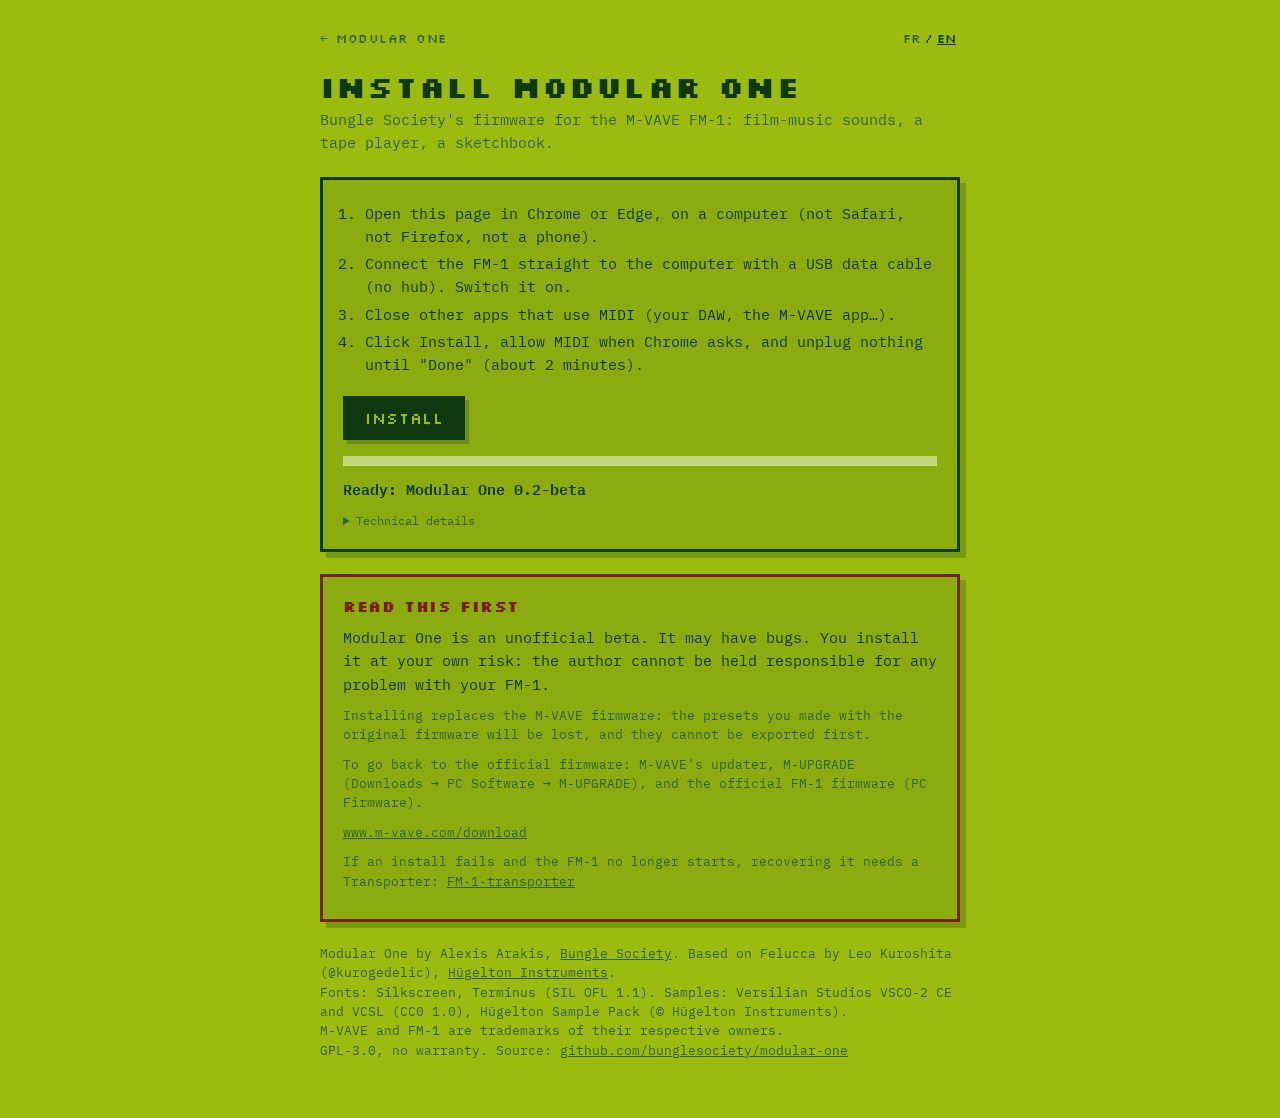
==== docs/install/index.html @ da337e0f "Modular One 0.2 beta" ====
<!doctype html>
<!-- SPDX-License-Identifier: GPL-3.0-only
     Copyright (C) 2026 Leo Kuroshita (@kurogedelic), Hügelton Instruments (the installer, Felucca's index_pkg.html)
     Copyright (C) 2026 Alexis Arakis (Bungle Society) (Modular One)
     The web installer of Modular One: web/make_m1_site.py puts fm1pkg.js, fm1ota.js (the LIB mark) and the
     package's metadata (the META mark) in it. Chrome or Edge (Web MIDI with SysEx). -->
<html lang="fr">
<head>
<meta charset="utf-8">
<meta name="viewport" content="width=device-width, initial-scale=1">
<title>Installer Modular One</title>
<link rel="preconnect" href="https://fonts.googleapis.com">
<link rel="stylesheet" href="https://fonts.googleapis.com/css2?family=Silkscreen:wght@400;700&family=IBM+Plex+Mono:wght@400;600&display=swap">
<style>
  :root { --bg: #9bbc0f; --panel: #8bac0f; --dim: #306230; --ink: #0f380f; --paper: #c4d77a; --warn: #7a1f12; --shadow: rgba(15, 56, 15, .25); }
  @media (prefers-color-scheme: dark) {
    :root:not([data-theme="light"]) { --bg: #0f1a0b; --panel: #1b2a12; --dim: #6f9a3a; --ink: #c8e46a; --paper: #22341a; --warn: #ff8a6a; --shadow: rgba(0,0,0,.4); }
  }
  :root[data-theme="dark"] { --bg: #0f1a0b; --panel: #1b2a12; --dim: #6f9a3a; --ink: #c8e46a; --paper: #22341a; --warn: #ff8a6a; --shadow: rgba(0,0,0,.4); }
  * { box-sizing: border-box; }
  html, body { margin: 0; background: var(--bg); color: var(--ink); }
  body { font: 15px/1.55 "IBM Plex Mono", ui-monospace, Menlo, monospace; padding: 0 16px 48px; }
  .px { font-family: "Silkscreen", "IBM Plex Mono", monospace; letter-spacing: .04em; }
  main { max-width: 640px; margin: 0 auto; padding-top: 28px; }
  .top { display: flex; justify-content: space-between; align-items: center; gap: 12px; }
  .top a { color: var(--dim); text-decoration: none; font-size: 13px; }
  .lang { font-family: "Silkscreen", monospace; font-size: 12px; }
  .lang a { color: var(--dim); cursor: pointer; padding: 2px 4px; text-decoration: none; }
  .lang a.on { color: var(--ink); text-decoration: underline; }
  h1 { font-size: 30px; line-height: 1.05; margin: 22px 0 6px; }
  .tag { color: var(--dim); margin: 0 0 22px; }
  .box { background: var(--panel); border: 3px solid var(--ink); box-shadow: 6px 6px 0 var(--shadow); padding: 18px 20px; margin-bottom: 22px; }
  ol.steps { margin: 0; padding-left: 22px; }
  ol.steps li { margin: 4px 0; }
  button { font-family: "Silkscreen", monospace; font-size: 16px; letter-spacing: .04em; background: var(--ink); color: var(--bg);
           border: 0; padding: 12px 22px; cursor: pointer; box-shadow: 4px 4px 0 var(--shadow); margin-top: 16px; }
  button:active { transform: translate(2px, 2px); box-shadow: 2px 2px 0 var(--shadow); }
  button:disabled { opacity: .35; cursor: default; transform: none; }
  .bar { height: 10px; background: var(--paper); margin-top: 16px; }
  .bar i { display: block; height: 100%; width: 0; background: var(--ink); transition: width .2s; }
  #status { margin-top: 12px; min-height: 1.6em; font-weight: 600; }
  details { margin-top: 10px; font-size: 12px; color: var(--dim); }
  pre { white-space: pre-wrap; font-size: 11.5px; margin: 6px 0 0; max-height: 180px; overflow: auto; }
  .after { display: none; }
  .after.on { display: block; }
  .warn { border-color: var(--warn); }
  .warn h2 { color: var(--warn); }
  h2 { font-size: 15px; margin: 0 0 8px; }
  .small { font-size: 12.5px; color: var(--dim); }
  .small a, .box a { color: inherit; }
  p { margin: 0 0 10px; }
</style>
</head>
<body>
<main>
  <div class="top"><a href="../" class="px">← MODULAR ONE</a><div class="lang"><a data-lang="fr">FR</a>/<a data-lang="en">EN</a></div></div>
  <h1 class="px" data-t="title"></h1>
  <p class="tag" data-t="tag"></p>

  <div class="box">
    <ol class="steps">
      <li data-t="s1"></li>
      <li data-t="s2"></li>
      <li data-t="s3"></li>
      <li data-t="s4"></li>
    </ol>
    <button id="go" disabled data-t="install"></button>
    <div class="bar"><i id="bar"></i></div>
    <p id="status"></p>
    <details><summary data-t="details"></summary><pre id="log"></pre></details>
  </div>

  <div class="box after" id="after">
    <h2 class="px" data-t="nextTitle"></h2>
    <p data-t="next1"></p>
    <p><a href="../carnet/" data-t="next2"></a></p>
    <p><a href="https://github.com/bunglesociety/modular-one/blob/main/docs/GUIDE_FR.md" target="_blank" rel="noopener" data-t="next3"></a></p>
  </div>

  <div class="box warn">
    <h2 class="px" data-t="riskTitle"></h2>
    <p data-t="beta"></p>
    <p class="small" data-t="presets"></p>
    <p class="small" data-t="back"></p>
    <p class="small"><a href="https://www.m-vave.com/download" target="_blank" rel="noopener">www.m-vave.com/download</a></p>
    <p class="small"><span data-t="brick"></span>
      <a href="https://github.com/kurogedelic/FM-1-transporter" target="_blank" rel="noopener">FM-1-transporter</a></p>
  </div>

  <p class="small">Modular One by Alexis Arakis, <a href="https://bunglesociety.com" target="_blank" rel="noopener">Bungle Society</a>.
    <span data-t="based"></span> Felucca by Leo Kuroshita (@kurogedelic), <a href="https://hugelton.com" target="_blank" rel="noopener">Hügelton Instruments</a>.<br>
    Fonts: Silkscreen, Terminus (SIL OFL 1.1). Samples: Versilian Studios VSCO-2 CE and VCSL (CC0 1.0), Hügelton Sample Pack (© Hügelton Instruments).<br>
    M-VAVE and FM-1 are trademarks of their respective owners.<br>
    <span data-t="license"></span> <a href="https://github.com/bunglesociety/modular-one" target="_blank" rel="noopener">github.com/bunglesociety/modular-one</a></p>
</main>
<script type="module">
// SPDX-License-Identifier: GPL-3.0-only
// Copyright (C) 2026 Leo Kuroshita (@kurogedelic), Hügelton Instruments
//
// FM-1 .fwsc packages in the browser: the package identity and the image the
// device reads during an update.

const BLOCKS = 20, BLK = 0x30, KEEP = 0x2F;

// the package identity ("FM-1_904"): one marker byte after each of the first 20 blocks
function productOf(fwsc) {
  if (fwsc.length < BLOCKS * BLK) throw new Error("not an FM-1 package (too short)");
  let s = "";
  for (let i = 0; i < BLOCKS; i++) {
    const m = fwsc[i * BLK + KEEP];
    if (m !== 0x7D) s += String.fromCharCode((m - i - 1) & 0xFF);
  }
  return s;
}

// the image the device addresses during an update: the .fwsc without the 20 marker bytes
function logicalImage(fwsc) {
  const out = new Uint8Array(fwsc.length - BLOCKS);
  for (let i = 0; i < BLOCKS; i++) out.set(fwsc.subarray(i * BLK, i * BLK + KEEP), i * KEEP);
  out.set(fwsc.subarray(BLOCKS * BLK), BLOCKS * KEEP);
  return out;
}

// SPDX-License-Identifier: GPL-3.0-only
// Copyright (C) 2026 Leo Kuroshita (@kurogedelic), Hügelton Instruments
//
// The FM-1 USB-MIDI update protocol (M-UPGRADE compatible) over WebMIDI.
// Step 1: the running firmware reads parts of the package and stages the update
// loader. Step 2: the loader reads the whole image and writes it. In both steps
// the device sends cmd 0x30 read requests on the logical image and we answer.

const HS_QUERY = [0xF0, 0x00, 0x32, 0x45, 0x00, 0x00, 0x00, 0x40, 0x7F, 0xF7];
const UPGRADE = [0xF0, 0x22, 0x24, 0x35, 0x7F, 0xF7];
const MAXDATA = 512;
const sleep = (ms) => new Promise((r) => setTimeout(r, ms));
const IS_OTA = (id) => /^ota-/i.test(id.model);

// errors carry a code the pages translate: notfound, model, stopped, noloader, lost, noreturn,
// mismatch (detail: the identity the device reports), badreq
function fail(code, msg, detail = "") { const e = new Error(msg); e.code = code; e.detail = detail; return e; }

function pack7(data) {
  const out = []; let acc = 0, nb = 0;
  for (const b of data) {
    acc |= b << nb; nb += 8;
    while (nb >= 7) { out.push(acc & 0x7F); acc >>>= 7; nb -= 7; }
  }
  if (nb) out.push(acc & 0x7F);
  return out;
}

function unpack7(s) {
  const out = []; let acc = 0, nb = 0;
  for (const b of s) {
    acc |= (b & 0x7F) << nb; nb += 7;
    while (nb >= 8) { out.push(acc & 0xFF); acc >>>= 8; nb -= 8; }
  }
  return out;
}

function response(addr, data, fl = 0) {
  const len = data.length;
  const body = [0x00, 0x59, 0x30, (len + 8) & 0xFF, ((len + 8) >> 8) & 0xFF, 0, fl,
    addr & 0xFF, (addr >>> 8) & 0xFF, (addr >>> 16) & 0xFF, (addr >>> 24) & 0xFF,
    len & 0xFF, (len >> 8) & 0xFF, 0, ...data];
  let s = 0;
  for (let i = 6; i < body.length; i++) s += body[i];
  body.push(~s & 0xFF);
  return [0xF0, ...pack7(body), 0xF7];
}

function parseRequest(pkt) {
  if (pkt[0] !== 0xF0 || pkt[pkt.length - 1] !== 0xF7) return null;
  const u = unpack7(pkt.slice(1, -1));
  if (u.length !== 15 || u[0] !== 0 || u[1] !== 0x59 || u[2] !== 0x30) return null;
  let s = 0;
  for (let i = 6; i < 14; i++) s += u[i];
  if ((~s & 0xFF) !== u[14]) return null;
  return { fl: u[6], addr: (u[7] | (u[8] << 8) | (u[9] << 16) | (u[10] << 24)) >>> 0, len: u[11] | (u[12] << 8) | (u[13] << 16) };
}

function parseIdentity(pkt) {
  const d = unpack7(pkt.slice(1, -1));
  if (d.length !== 34 || d[0] !== 0 || d[1] !== 0x59 || d[2] !== 0x11) return null;
  const txt = String.fromCharCode(...d.slice(6, 33)).replace(/\0+$/, "");
  const m = /^([^_]+)_(\d+)$/.exec(txt);
  return m ? { text: txt, model: m[1], version: parseInt(m[2], 10) } : null;
}

// one MIDI in/out pair with a SysEx queue
class Link {
  constructor(input, output) {
    this.input = input; this.output = output; this.q = []; this.waiter = null;
    input.onmidimessage = (ev) => {
      if (ev.data[0] !== 0xF0) return;
      this.q.push(Array.from(ev.data));
      if (this.waiter) { const w = this.waiter; this.waiter = null; w(); }
    };
  }
  get lost() { return this.input.state === "disconnected" || this.output.state === "disconnected"; }
  // false when the port is gone (unplugged): WebMIDI throws on a disconnected output
  send(bytes) {
    try { this.output.send(bytes); return true; } catch (_) { return false; }
  }
  drain() { this.q.length = 0; }
  async read(ms) {
    if (!this.q.length) {
      let tm;
      await Promise.race([new Promise((r) => { this.waiter = r; }), new Promise((r) => { tm = setTimeout(r, ms); })]);
      clearTimeout(tm);
      this.waiter = null;
    }
    return this.q.shift() || null;
  }
  close() { this.input.onmidimessage = null; }
}

async function handshake(link, tries = 3) {
  link.drain();
  for (let t = 0; t < tries; t++) {
    if (!link.send(HS_QUERY)) return null;
    const end = Date.now() + 1000;
    while (Date.now() < end) {
      const p = await link.read(end - Date.now());
      if (!p) break;
      const id = parseIdentity(p);
      if (id) return id;
    }
  }
  return null;
}

class Updater {
  constructor(access, log) {
    this.access = access;
    this.log = log || (() => {});
  }

  // every in/out pair with the same port name that answers the handshake
  async find(filter) {
    const outs = [...this.access.outputs.values()];
    for (const input of this.access.inputs.values()) {
      if (input.state === "disconnected") continue;
      if (!/fm-?1|felucca|ota|composite|sinco|usb-midi/i.test(input.name || "")) continue;   // never probe other gear
      const output = outs.find((o) => o.name === input.name) || (outs.length === 1 ? outs[0] : null);
      if (!output) continue;
      try { await input.open(); await output.open(); } catch (_) { continue; }
      const link = new Link(input, output);
      const id = await handshake(link, 2);
      if (id && (!filter || filter(id))) return { link, id, name: input.name };
      link.close();
    }
    return null;
  }

  async waitFor(filter, ms) {
    const end = Date.now() + ms;
    while (Date.now() < end) {
      const dev = await this.find(filter);
      if (dev) return dev;
      await sleep(1000);
    }
    return null;
  }

  // serve read requests until the device asks for one of the finish addresses; stops early
  // when the port disappears (lost: true) instead of waiting out idleMs
  async serve(link, image, finishAddr, idleMs, onProgress) {
    let served = 0, last = Date.now();
    for (;;) {
      const pkt = await link.read(1000);
      if (!pkt) {
        if (link.lost) return { served, finished: false, lost: true };
        if (Date.now() - last > idleMs) return { served, finished: false };
        continue;
      }
      const r = parseRequest(pkt);
      if (!r) continue;
      last = Date.now();
      if (r.addr === 0xE0000000 || r.addr === 0xF0000000) {
        link.send(response(r.addr, [...new TextEncoder().encode("success"), 0]));
        if (r.addr === finishAddr) return { served, finished: true };
        continue;
      }
      if (r.len > MAXDATA || r.addr + r.len > image.length) throw fail("badreq", `bad request ${r.addr.toString(16)}+${r.len}`);
      await sleep(10);
      if (!link.send(response(r.addr, Array.from(image.subarray(r.addr, r.addr + r.len)), r.fl))) {
        return { served, finished: false, lost: true };
      }
      served++;
      if (onProgress) onProgress(served, r.addr);
    }
  }

  // full install: running firmware -> loader -> new firmware
  async install(image, product, onStep) {
    const step = onStep || (() => {});
    const dev = await this.find((id) => !IS_OTA(id));
    if (!dev) throw fail("notfound", "FM-1 not found (USB cable, and no other app using it?)");
    const [model] = product.split("_");
    if (dev.id.model !== model) { dev.link.close(); throw fail("model", `the device is ${dev.id.text}, the package is for ${product}`); }
    step("start", dev.id.text);
    dev.link.send(UPGRADE);
    await sleep(2000);
    const s1 = await this.serve(dev.link, image, 0xE0000000, 8000, (n) => step("verify", n));
    dev.link.close();
    if (!s1.finished) throw fail(s1.lost ? "lost" : "stopped", `the device ${s1.lost ? "was disconnected" : "stopped"} after ${s1.served} requests: nothing was written`);
    step("loader");
    await sleep(3000);
    const ota = await this.waitFor(IS_OTA, 30000);
    if (!ota) throw fail("noloader", "the update loader did not appear. Replug the USB cable and press Install again: the device stays in update mode until it is finished.");
    const s2 = await this.write(ota, image, step);
    if (!s2.finished) throw fail(s2.lost ? "lost" : "stopped", `the loader ${s2.lost ? "was disconnected" : "stopped"} after ${s2.served} requests. Replug and press Install again to resume.`);
    step("reboot");
    await sleep(3000);
    const back = await this.waitFor((id) => !IS_OTA(id), 40000);
    if (!back) throw fail("noreturn", "the device did not come back: power-cycle it");
    back.link.close();
    if (back.id.text !== product) throw fail("mismatch", `installed, but the device reports ${back.id.text}`, back.id.text);
    step("done", back.id.text);
    return back.id.text;
  }

  // step 2 with the loader found by find()/waitFor()
  async write(ota, image, step) {
    ota.link.send(UPGRADE);
    await sleep(2000);
    const s2 = await this.serve(ota.link, image, 0xF0000000, 180000, (n) => step("write", n));
    ota.link.close();
    return s2;
  }

  // resume: the device is already in update mode (loader) -> true when the write finished
  async resume(image, onStep) {
    const ota = await this.find(IS_OTA);
    if (!ota) return false;
    return (await this.write(ota, image, onStep || (() => {}))).finished;
  }
}

const $ = (id) => document.getElementById(id);
const TEXT = {
  fr: {
    title: "Installer Modular One", tag: "Le firmware de Bungle Society pour le M-VAVE FM-1 : sons de musique de film, magnéto, carnet de croquis.",
    s1: "Ouvre cette page dans Chrome ou Edge, sur un ordinateur (pas Safari, pas Firefox, pas de téléphone).",
    s2: "Branche le FM-1 directement à l'ordinateur avec un câble USB de données (pas de hub). Allume-le.",
    s3: "Ferme les autres logiciels qui utilisent le MIDI (ton logiciel de musique, l'app M-VAVE…).",
    s4: "Clique Installer, autorise le MIDI quand Chrome le demande, et ne débranche rien jusqu'à « Terminé » (environ 2 minutes).",
    install: "Installer", details: "Détails techniques",
    nextTitle: "Et maintenant ?",
    next1: "Le FM-1 redémarre sur Modular One. Joue, puis maintiens REC pour garder ta dernière phrase dans le carnet. OCT- et OCT+ maintenus ensemble 1 seconde lancent le magnéto.",
    next2: "Ouvrir le Carnet : envoie tes fichiers MIDI au FM-1 et récupère tes croquis →",
    next3: "Lire le guide complet →",
    riskTitle: "À lire avant",
    beta: "Modular One est une version bêta, non officielle. Elle peut avoir des bugs. Tu l'installes à tes risques : l'auteur ne peut pas être tenu responsable d'un problème sur ton FM-1.",
    presets: "L'installation remplace le firmware M-VAVE : les presets que tu as faits avec le firmware d'origine seront perdus, et on ne peut pas les exporter avant.",
    back: "Pour revenir au firmware officiel : l'outil de mise à jour M-VAVE, M-UPGRADE (Downloads → PC Software → M-UPGRADE), et le firmware officiel du FM-1 (PC Firmware).",
    brick: "Si une installation échoue et que le FM-1 ne démarre plus, il faut un Transporter pour le récupérer :",
    based: "Basé sur", license: "GPL-3.0, sans garantie. Code source :",
    nomidi: "Ce navigateur ne peut pas le faire. Ouvre la page dans Chrome ou Edge.", loadfail: "Impossible de charger : ",
    ready: "Prêt : Modular One ", start: "Démarrage", verify: "Vérification", loader: "Passage en mode mise à jour", write: "Écriture",
    reboot: "Redémarrage", done: "Terminé ! Modular One est installé.", stopped: "Arrêté. Rebranche le câble USB et clique encore sur Installer.",
    error: "Erreur : ",
    denied: "Le MIDI (SysEx) n'a pas été autorisé. Autorise le MIDI dans les réglages du site (à gauche de l'adresse) et clique encore sur Installer.",
    notfound: "FM-1 introuvable. Vérifie le câble USB (un câble de données), ferme les autres apps MIDI, et clique encore sur Installer.",
    model: "L'appareil branché n'est pas un FM-1.",
    lost: "La connexion USB a été perdue. Rebranche et clique encore sur Installer.",
    noloader: "Le FM-1 en mode mise à jour est introuvable. Rebranche le câble USB et clique encore sur Installer (il reste en mode mise à jour jusqu'à la fin).",
    noreturn: "Le FM-1 n'est pas revenu. Éteins-le et rallume-le.",
    mismatch: "Écrit, mais le FM-1 annonce une autre version : ",
    badpkg: "Le fichier à installer est abîmé. Recharge la page.",
    leave: "Écriture en cours. Ne ferme pas la page.",
  },
  en: {
    title: "Install Modular One", tag: "Bungle Society's firmware for the M-VAVE FM-1: film-music sounds, a tape player, a sketchbook.",
    s1: "Open this page in Chrome or Edge, on a computer (not Safari, not Firefox, not a phone).",
    s2: "Connect the FM-1 straight to the computer with a USB data cable (no hub). Switch it on.",
    s3: "Close other apps that use MIDI (your DAW, the M-VAVE app…).",
    s4: "Click Install, allow MIDI when Chrome asks, and unplug nothing until \"Done\" (about 2 minutes).",
    install: "Install", details: "Technical details",
    nextTitle: "What now?",
    next1: "The FM-1 restarts on Modular One. Play, then hold REC to keep your last phrase in the sketchbook. Hold OCT- and OCT+ together for 1 second to start the tape player.",
    next2: "Open the Carnet: send your MIDI files to the FM-1 and get your sketches back →",
    next3: "Read the full guide (French) →",
    riskTitle: "Read this first",
    beta: "Modular One is an unofficial beta. It may have bugs. You install it at your own risk: the author cannot be held responsible for any problem with your FM-1.",
    presets: "Installing replaces the M-VAVE firmware: the presets you made with the original firmware will be lost, and they cannot be exported first.",
    back: "To go back to the official firmware: M-VAVE's updater, M-UPGRADE (Downloads → PC Software → M-UPGRADE), and the official FM-1 firmware (PC Firmware).",
    brick: "If an install fails and the FM-1 no longer starts, recovering it needs a Transporter:",
    based: "Based on", license: "GPL-3.0, no warranty. Source:",
    nomidi: "This browser cannot do it. Open the page in Chrome or Edge.", loadfail: "Could not load: ",
    ready: "Ready: Modular One ", start: "Starting", verify: "Verifying", loader: "Switching to update mode", write: "Writing",
    reboot: "Restarting", done: "Done! Modular One is installed.", stopped: "Stopped. Replug the USB cable and click Install again.",
    error: "Error: ",
    denied: "MIDI (SysEx) access was not allowed. Allow MIDI in the site settings (left of the address) and click Install again.",
    notfound: "FM-1 not found. Check the USB cable (a data cable), close other MIDI apps, and click Install again.",
    model: "The connected device is not an FM-1.",
    lost: "The USB connection was lost. Replug it and click Install again.",
    noloader: "The FM-1 in update mode was not found. Replug the USB cable and click Install again (it stays in update mode until it is finished).",
    noreturn: "The FM-1 did not come back. Switch it off and on.",
    mismatch: "Written, but the FM-1 reports another version: ",
    badpkg: "The file to install is damaged. Reload the page.",
    leave: "Writing. Do not close the page.",
  },
};
let lang = (() => { try { return localStorage.getItem("m1lang"); } catch { return null; } })() || ((navigator.language || "en").toLowerCase().startsWith("fr") ? "fr" : "en");
if (!TEXT[lang]) lang = "en";
const t = (k) => TEXT[lang][k];
let lastKey = null, lastArg = "";
function applyLang() {
  document.documentElement.lang = lang;
  document.querySelectorAll("[data-t]").forEach((e) => { e.textContent = t(e.dataset.t); });
  document.querySelectorAll("[data-lang]").forEach((a) => a.classList.toggle("on", a.dataset.lang === lang));
  document.title = t("title");
  if (lastKey) $("status").textContent = t(lastKey) + lastArg;
}
document.querySelectorAll("[data-lang]").forEach((a) => a.addEventListener("click", () => { lang = a.dataset.lang; try { localStorage.setItem("m1lang", lang); } catch {} applyLang(); }));
applyLang();
const sayK = (k, arg = "") => { lastKey = k; lastArg = arg; $("status").textContent = t(k) + arg; };
const log = (s) => { $("log").textContent += s + "\n"; };
const bar = (f) => { $("bar").style.width = `${Math.max(0, Math.min(100, f))}%`; };
let image = null;
const meta = {"version": "0.2-beta", "product": "FM-1_900", "pkg": "../firmware/modular-one-0.2-beta.fwsc"};

let writing = false;
window.addEventListener("beforeunload", (e) => { if (writing) { e.preventDefault(); e.returnValue = t("leave"); } });

(async () => {
  if (!navigator.requestMIDIAccess) { sayK("nomidi"); return; }
  try {
    const r = await fetch(meta.pkg);
    if (!r.ok) throw new Error(`${meta.pkg}: HTTP ${r.status}`);
    const pkg = new Uint8Array(await r.arrayBuffer());
    if (productOf(pkg) !== meta.product) { sayK("badpkg"); return; }
    image = logicalImage(pkg);
    sayK("ready", meta.version);
    $("go").disabled = false;
  } catch (e) { sayK("loadfail", e.message); }
})();

$("go").addEventListener("click", async () => {
  $("go").disabled = true;
  $("after").classList.remove("on");
  let midi;
  try { midi = await navigator.requestMIDIAccess({ sysex: true }); }
  catch (e) { sayK("denied"); $("go").disabled = false; return; }
  writing = true;
  try {
    const up = new Updater(midi, log);
    const total = 74 + 1167;
    const step = (k, a) => {
      log(`${k} ${a ?? ""}`);
      if (k === "start") sayK("start");
      if (k === "verify") { sayK("verify"); bar((a / total) * 100); }
      if (k === "loader") sayK("loader");
      if (k === "write") { sayK("write"); bar(((74 + a) / total) * 100); }
      if (k === "reboot") sayK("reboot");
      if (k === "done") { bar(100); sayK("done"); $("after").classList.add("on"); }
    };
    const ota = await up.find((id) => /^ota-/i.test(id.model));
    if (ota) {
      ota.link.close();
      const ok = await up.resume(image, step);
      sayK(ok ? "done" : "stopped");
      if (ok) $("after").classList.add("on");
    } else {
      await up.install(image, meta.product, step);
    }
  } catch (e) {
    if (e && e.code && TEXT[lang][e.code]) sayK(e.code, e.detail || "");
    else sayK("error", e && e.message);
    log(String(e && e.stack || e));
  }
  writing = false;
  $("go").disabled = false;
});
</script>
</body>
</html>
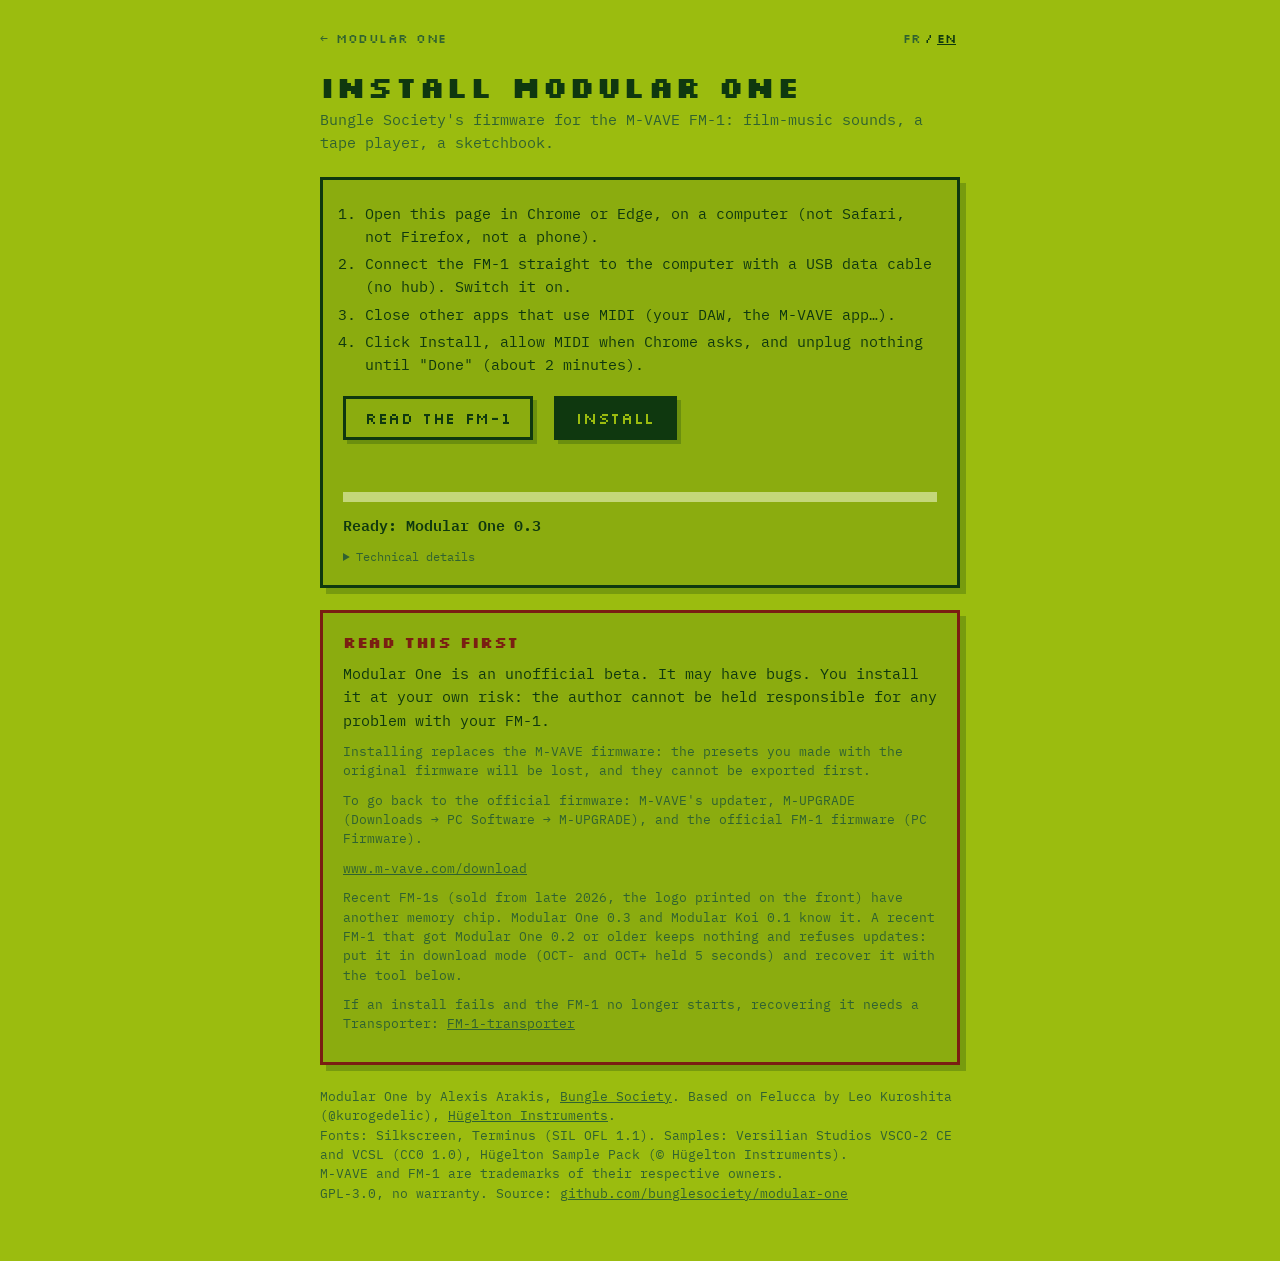
==== commit c9c9f7dc: "Modular One 0.3: recent FM-1s, the tape's list on SEQ held, the installer reads the FM-1 first - Rec" ====
--- a/docs/install/index.html
+++ b/docs/install/index.html
@@ -39,6 +39,9 @@
   .bar { height: 10px; background: var(--paper); margin-top: 16px; }
   .bar i { display: block; height: 100%; width: 0; background: var(--ink); transition: width .2s; }
   #status { margin-top: 12px; min-height: 1.6em; font-weight: 600; }
+  #who { margin: 12px 0 0; min-height: 1.6em; }
+  #who.bad { font-weight: 600; }
+  button.ghost { background: transparent; color: var(--ink); outline: 3px solid var(--ink); outline-offset: -3px; margin-right: 12px; }
   details { margin-top: 10px; font-size: 12px; color: var(--dim); }
   pre { white-space: pre-wrap; font-size: 11.5px; margin: 6px 0 0; max-height: 180px; overflow: auto; }
   .after { display: none; }
@@ -64,7 +67,9 @@
       <li data-t="s3"></li>
       <li data-t="s4"></li>
     </ol>
+    <button id="check" class="ghost" data-t="check"></button>
     <button id="go" disabled data-t="install"></button>
+    <p id="who"></p>
     <div class="bar"><i id="bar"></i></div>
     <p id="status"></p>
     <details><summary data-t="details"></summary><pre id="log"></pre></details>
@@ -83,6 +88,7 @@
     <p class="small" data-t="presets"></p>
     <p class="small" data-t="back"></p>
     <p class="small"><a href="https://www.m-vave.com/download" target="_blank" rel="noopener">www.m-vave.com/download</a></p>
+    <p class="small" data-t="newchip"></p>
     <p class="small"><span data-t="brick"></span>
       <a href="https://github.com/kurogedelic/FM-1-transporter" target="_blank" rel="noopener">FM-1-transporter</a></p>
   </div>
@@ -338,6 +344,107 @@
   }
 }
 
+// SPDX-License-Identifier: GPL-3.0-only
+// Copyright (C) 2026 Alexis Arakis (Bungle Society)
+// What runs on the connected FM-1 or SMK-37, read before installing: the update identity (MODEL_NNN, the handshake of
+// fm1ota.js) and the editor's INFO (editor.c: "FELUCCA " + the version string). From both: the firmware, its version,
+// and whether this package may go on it. Used by the install pages of Modular One, Modular Koi and Modular Compagnon
+// (inlined after fm1ota.js: it uses its Updater, sameModel and IS_OTA-like tests).
+//
+// The names the firmwares give (INFO):
+//   Modular Koi        "FELUCCA KOI 0.1"                 (tools/build.py --board koi --release 0.1)
+//   Modular One        "FELUCCA M1 0.3 BETA"             (0.3 on; before: "FELUCCA M1 0.1 BETA", "FELUCCA 0.2-BETA")
+//   Modular Compagnon  "FELUCCA MC 1.1"                  (1.1 on; 1.0: "FELUCCA v1.0", identity _900)
+//   Felucca            "FELUCCA v1.6.1"
+//   M-VAVE's own firmware gives an identity (MODEL_0NN) and no INFO.
+
+const ED_HDR = [0x7D, 0x46, 0x4C];
+
+// the editor's INFO on an open link: its version string, or null (no answer: not a Felucca firmware)
+async function readInfo(link, ms = 900) {
+  link.drain();
+  if (!link.send([0xF0, ...ED_HDR, 1, 0xF7])) return null;
+  const end = Date.now() + ms;
+  while (Date.now() < end) {
+    const p = await link.read(end - Date.now());
+    if (!p) break;
+    if (p[1] === ED_HDR[0] && p[2] === ED_HDR[1] && p[3] === ED_HDR[2] && p[4] === 1) {
+      let s = "";
+      for (let i = 5; i < p.length - 1 && p[i]; i++) s += String.fromCharCode(p[i]);
+      return s;
+    }
+  }
+  return null;
+}
+
+// "0.3", "1.6.1" -> [0, 3], [1, 6, 1]; compare: -1 0 1
+const verParts = (v) => String(v || "").replace(/^v/i, "").split(/[^0-9]+/).filter((x) => x !== "").map(Number);
+function verCmp(a, b) {
+  const x = verParts(a), y = verParts(b);
+  for (let i = 0; i < Math.max(x.length, y.length); i++) {
+    const d = (x[i] || 0) - (y[i] || 0);
+    if (d) return d < 0 ? -1 : 1;
+  }
+  return 0;
+}
+
+// identity { text, model, version } (+ the INFO string) -> { family, name, version }
+//   family: "koi" | "one" | "compagnon" | "felucca" | "stock" | "ota" | "unknown"
+function classify(id, info) {
+  if (/^ota-/i.test(id.model)) return { family: "ota", name: "", version: "" };
+  const nnn = id.version, idver = nnn >= 900 ? `${Math.floor(nnn / 10) % 10}.${nnn % 10}` : "";
+  if (info == null)
+    return nnn < 900 ? { family: "stock", name: "M-VAVE", version: String(nnn).padStart(3, "0") }
+                     : { family: "unknown", name: "", version: idver };
+  const s = info.replace(/^FELUCCA\s*/i, "").trim();
+  let m;
+  if ((m = /^KOI\s+v?([0-9][0-9.]*)/i.exec(s))) return { family: "koi", name: "Modular Koi", version: m[1] };
+  if ((m = /^MC\s+v?([0-9][0-9.]*)/i.exec(s))) return { family: "compagnon", name: "Modular Compagnon", version: m[1] };
+  if ((m = /^M1\s+v?([0-9][0-9.]*)/i.exec(s))) return { family: "one", name: "Modular One", version: m[1] };
+  if (/^FM-1$/i.test(id.model) && (m = /^([0-9]\.[0-9])-?\s*BETA/i.exec(s)))   // Modular One 0.1 / 0.2 releases
+    return { family: "one", name: "Modular One", version: m[1] };
+  if (!/^FM-1$/i.test(id.model) && nnn >= 900 && (m = /^v?([0-9]\.[0-9][0-9.]*)/i.exec(s)) &&
+      (m[1].startsWith(idver) || /^1\.0(\.|$)/.test(m[1])))
+    return { family: "compagnon", name: "Modular Compagnon", version: m[1] };   // Modular Compagnon 1.0 on an SMK-37 (_900)
+  if ((m = /^v?([0-9][0-9.]*)/i.exec(s))) return { family: "felucca", name: "Felucca", version: m[1] };
+  return { family: "unknown", name: s, version: idver };
+}
+
+// what is on the device: null (none found) or { id, info, family, name, version, link: closed }
+async function probe(updater) {
+  const dev = await updater.find(() => true);
+  if (!dev) return null;
+  const ota = /^ota-/i.test(dev.id.model);
+  const info = ota ? null : await readInfo(dev.link);
+  dev.link.close();
+  return { id: dev.id, info, ...classify(dev.id, info) };
+}
+
+// may this package go on it? pkg: { family, version, product }. -> { ok, key, warn }
+//   key: "otherModel" | "ota" | "same" | "update" | "older" | "replace" | "fresh"
+function verdict(dev, pkg) {
+  const model = pkg.product.split("_")[0];
+  if (dev.id.model.replace(/^ota-/i, "") !== model) return { ok: false, key: "otherModel" };
+  if (dev.family === "ota") return { ok: true, key: "ota" };
+  if (dev.family === pkg.family) {
+    const c = verCmp(dev.version, pkg.version);
+    if (c === 0) return { ok: true, key: "same" };
+    return c < 0 ? { ok: true, key: "update" } : { ok: true, key: "older", warn: true };
+  }
+  return { ok: true, key: dev.family === "stock" ? "fresh" : "replace" };
+}
+
+// what the device runs, in words (the pages add "on your FM-1:")
+function devLabel(dev, lang) {
+  const fr = lang === "fr";
+  switch (dev.family) {
+  case "stock": return (fr ? "le firmware d'origine M-VAVE (" : "M-VAVE's original firmware (") + dev.version + ")";
+  case "ota": return fr ? "en mode mise à jour" : "in update mode";
+  case "unknown": return fr ? "un firmware inconnu" + (dev.version ? " (" + dev.version + ")" : "") : "an unknown firmware" + (dev.version ? " (" + dev.version + ")" : "");
+  default: return dev.name + " " + dev.version;
+  }
+}
+
 const $ = (id) => document.getElementById(id);
 const TEXT = {
   fr: {
@@ -348,13 +455,14 @@
     s4: "Clique Installer, autorise le MIDI quand Chrome le demande, et ne débranche rien jusqu'à « Terminé » (environ 2 minutes).",
     install: "Installer", details: "Détails techniques",
     nextTitle: "Et maintenant ?",
-    next1: "Le FM-1 redémarre sur Modular One. Joue, puis maintiens REC pour garder ta dernière phrase dans le carnet. OCT- et OCT+ maintenus ensemble 1 seconde lancent le magnéto.",
+    next1: "Le FM-1 redémarre sur Modular One. Joue, puis maintiens REC pour garder ta dernière phrase dans le carnet. OCT- et OCT+ maintenus ensemble 1 seconde lancent le magnéto. SEQ maintenu : la liste du magnéto (K1 choisit, REC deux fois efface un croquis, lâcher SEQ joue ton choix).",
     next2: "Ouvrir le Carnet : envoie tes fichiers MIDI au FM-1 et récupère tes croquis →",
     next3: "Lire le guide complet →",
     riskTitle: "À lire avant",
     beta: "Modular One est une version bêta, non officielle. Elle peut avoir des bugs. Tu l'installes à tes risques : l'auteur ne peut pas être tenu responsable d'un problème sur ton FM-1.",
     presets: "L'installation remplace le firmware M-VAVE : les presets que tu as faits avec le firmware d'origine seront perdus, et on ne peut pas les exporter avant.",
     back: "Pour revenir au firmware officiel : l'outil de mise à jour M-VAVE, M-UPGRADE (Downloads → PC Software → M-UPGRADE), et le firmware officiel du FM-1 (PC Firmware).",
+    newchip: "Les FM-1 récents (vendus depuis fin 2026, le logo imprimé sur la façade) ont une autre puce de mémoire. Modular One 0.3 et Modular Koi 0.1 la connaissent. Un FM-1 récent qui a reçu Modular One 0.2 ou plus ancien ne garde rien et refuse les mises à jour : il faut le passer en mode téléchargement (OCT- et OCT+ maintenus 5 secondes) et le récupérer avec l'outil ci-dessous.",
     brick: "Si une installation échoue et que le FM-1 ne démarre plus, il faut un Transporter pour le récupérer :",
     based: "Basé sur", license: "GPL-3.0, sans garantie. Code source :",
     nomidi: "Ce navigateur ne peut pas le faire. Ouvre la page dans Chrome ou Edge.", loadfail: "Impossible de charger : ",
@@ -362,10 +470,22 @@
     reboot: "Redémarrage", done: "Terminé ! Modular One est installé.", stopped: "Arrêté. Rebranche le câble USB et clique encore sur Installer.",
     error: "Erreur : ",
     denied: "Le MIDI (SysEx) n'a pas été autorisé. Autorise le MIDI dans les réglages du site (à gauche de l'adresse) et clique encore sur Installer.",
+    check: "Lire le FM-1",
+    onDev: "Sur ton FM-1 : ",
+    onOther: "L'appareil branché : ",
+    v_ota: "Il est en mode mise à jour : Installer finit l'écriture.",
+    v_same: "C'est déjà cette version ({v}). Tu peux la réinstaller.",
+    v_update: "Installer le met à jour en {name} {v}.",
+    v_older: "Une version plus récente est installée. Installer {name} {v} revient en arrière.",
+    v_replace: "Installer {name} {v} le remplacera.",
+    v_fresh: "Installer {name} {v} le remplacera (les presets du firmware d'origine seront perdus).",
+    v_otherModel: "Ce n'est pas un FM-1 : ce firmware ne peut pas aller dessus, rien ne sera écrit.",
+    checking: "Lecture de l'appareil…",
+    confirm: "Installer Modular One sur le FM-1 ?",
     notfound: "FM-1 introuvable. Vérifie le câble USB (un câble de données), ferme les autres apps MIDI, et clique encore sur Installer.",
     model: "L'appareil branché n'est pas un FM-1.",
     lost: "La connexion USB a été perdue. Rebranche et clique encore sur Installer.",
-    noloader: "Le FM-1 en mode mise à jour est introuvable. Rebranche le câble USB et clique encore sur Installer (il reste en mode mise à jour jusqu'à la fin).",
+    noloader: "Le FM-1 en mode mise à jour est introuvable. Rebranche le câble USB et clique encore sur Installer (il reste en mode mise à jour jusqu'à la fin). Un FM-1 récent (logo imprimé sur la façade) avec Modular One 0.2 ou plus ancien refuse les mises à jour : voir « À lire avant ».",
     noreturn: "Le FM-1 n'est pas revenu. Éteins-le et rallume-le.",
     mismatch: "Écrit, mais le FM-1 annonce une autre version : ",
     badpkg: "Le fichier à installer est abîmé. Recharge la page.",
@@ -379,13 +499,14 @@
     s4: "Click Install, allow MIDI when Chrome asks, and unplug nothing until \"Done\" (about 2 minutes).",
     install: "Install", details: "Technical details",
     nextTitle: "What now?",
-    next1: "The FM-1 restarts on Modular One. Play, then hold REC to keep your last phrase in the sketchbook. Hold OCT- and OCT+ together for 1 second to start the tape player.",
+    next1: "The FM-1 restarts on Modular One. Play, then hold REC to keep your last phrase in the sketchbook. Hold OCT- and OCT+ together for 1 second to start the tape player. SEQ held: the tape's list (K1 chooses, REC twice erases a sketch, letting go of SEQ plays your choice).",
     next2: "Open the Carnet: send your MIDI files to the FM-1 and get your sketches back →",
     next3: "Read the full guide (French) →",
     riskTitle: "Read this first",
     beta: "Modular One is an unofficial beta. It may have bugs. You install it at your own risk: the author cannot be held responsible for any problem with your FM-1.",
     presets: "Installing replaces the M-VAVE firmware: the presets you made with the original firmware will be lost, and they cannot be exported first.",
     back: "To go back to the official firmware: M-VAVE's updater, M-UPGRADE (Downloads → PC Software → M-UPGRADE), and the official FM-1 firmware (PC Firmware).",
+    newchip: "Recent FM-1s (sold from late 2026, the logo printed on the front) have another memory chip. Modular One 0.3 and Modular Koi 0.1 know it. A recent FM-1 that got Modular One 0.2 or older keeps nothing and refuses updates: put it in download mode (OCT- and OCT+ held 5 seconds) and recover it with the tool below.",
     brick: "If an install fails and the FM-1 no longer starts, recovering it needs a Transporter:",
     based: "Based on", license: "GPL-3.0, no warranty. Source:",
     nomidi: "This browser cannot do it. Open the page in Chrome or Edge.", loadfail: "Could not load: ",
@@ -393,10 +514,22 @@
     reboot: "Restarting", done: "Done! Modular One is installed.", stopped: "Stopped. Replug the USB cable and click Install again.",
     error: "Error: ",
     denied: "MIDI (SysEx) access was not allowed. Allow MIDI in the site settings (left of the address) and click Install again.",
+    check: "Read the FM-1",
+    onDev: "On your FM-1: ",
+    onOther: "The connected device: ",
+    v_ota: "It is in update mode: Install finishes the writing.",
+    v_same: "This version is already installed ({v}). You can install it again.",
+    v_update: "Install updates it to {name} {v}.",
+    v_older: "A newer version is installed. Installing {name} {v} goes back.",
+    v_replace: "Installing {name} {v} replaces it.",
+    v_fresh: "Installing {name} {v} replaces it (the original firmware's presets will be lost).",
+    v_otherModel: "Not an FM-1: this firmware cannot go on it, nothing will be written.",
+    checking: "Reading the device…",
+    confirm: "Install Modular One on the FM-1?",
     notfound: "FM-1 not found. Check the USB cable (a data cable), close other MIDI apps, and click Install again.",
     model: "The connected device is not an FM-1.",
     lost: "The USB connection was lost. Replug it and click Install again.",
-    noloader: "The FM-1 in update mode was not found. Replug the USB cable and click Install again (it stays in update mode until it is finished).",
+    noloader: "The FM-1 in update mode was not found. Replug the USB cable and click Install again (it stays in update mode until it is finished). A recent FM-1 (logo printed on the front) with Modular One 0.2 or older refuses updates: see \"Read this first\".",
     noreturn: "The FM-1 did not come back. Switch it off and on.",
     mismatch: "Written, but the FM-1 reports another version: ",
     badpkg: "The file to install is damaged. Reload the page.",
@@ -413,6 +546,7 @@
   document.querySelectorAll("[data-lang]").forEach((a) => a.classList.toggle("on", a.dataset.lang === lang));
   document.title = t("title");
   if (lastKey) $("status").textContent = t(lastKey) + lastArg;
+  if (typeof sayDev === "function") sayDev();
 }
 document.querySelectorAll("[data-lang]").forEach((a) => a.addEventListener("click", () => { lang = a.dataset.lang; try { localStorage.setItem("m1lang", lang); } catch {} applyLang(); }));
 applyLang();
@@ -420,7 +554,7 @@
 const log = (s) => { $("log").textContent += s + "\n"; };
 const bar = (f) => { $("bar").style.width = `${Math.max(0, Math.min(100, f))}%`; };
 let image = null;
-const meta = {"version": "0.2-beta", "product": "FM-1_900", "pkg": "../firmware/modular-one-0.2-beta.fwsc"};
+const meta = {"version": "0.3", "product": "FM-1_903", "family": "one", "name": "Modular One", "pkg": "../firmware/modular-one-0.3.fwsc"};
 
 let writing = false;
 window.addEventListener("beforeunload", (e) => { if (writing) { e.preventDefault(); e.returnValue = t("leave"); } });
@@ -428,9 +562,14 @@
 (async () => {
   if (!navigator.requestMIDIAccess) { sayK("nomidi"); return; }
   try {
-    const r = await fetch(meta.pkg);
-    if (!r.ok) throw new Error(`${meta.pkg}: HTTP ${r.status}`);
-    const pkg = new Uint8Array(await r.arrayBuffer());
+    let pkg;
+    if (meta.b64) {                                     /* one file opened from the disk: the package inside it */
+      pkg = Uint8Array.from(atob(meta.b64), (c) => c.charCodeAt(0));
+    } else {
+      const r = await fetch(meta.pkg);
+      if (!r.ok) throw new Error(`${meta.pkg}: HTTP ${r.status}`);
+      pkg = new Uint8Array(await r.arrayBuffer());
+    }
     if (productOf(pkg) !== meta.product) { sayK("badpkg"); return; }
     image = logicalImage(pkg);
     sayK("ready", meta.version);
@@ -438,15 +577,49 @@
   } catch (e) { sayK("loadfail", e.message); }
 })();
 
+var found = null;                                            /* the last reading of the device (fm1probe.js) */
+const vText = (v) => t("v_" + v.key).replace("{name}", meta.name || "Modular One").replace("{v}", meta.version);
+function sayDev() {
+  if (!found) return;
+  $("who").textContent = found.dev ? t(found.v.ok ? "onDev" : "onOther") + devLabel(found.dev, lang) + ". " + vText(found.v) : t("notfound");
+  $("who").className = found.v && !found.v.ok ? "bad" : "";
+}
+async function midi() {
+  try { return await navigator.requestMIDIAccess({ sysex: true }); }
+  catch (e) { sayK("denied"); return null; }
+}
+async function readDev(m) {
+  $("who").textContent = t("checking");
+  $("who").className = "";
+  const dev = await probe(new Updater(m, log));
+  found = { dev, v: dev ? verdict(dev, { family: "one", version: meta.version, product: meta.product }) : null };
+  if (dev) log(`device: ${dev.id.text} / ${dev.info ?? "(no INFO)"} -> ${dev.family} ${dev.version}: ${found.v.key}`);
+  sayDev();
+  return found;
+}
+$("check").addEventListener("click", async () => {
+  if (writing) return;
+  const m = await midi();
+  if (!m) return;
+  $("check").disabled = true;
+  try { await readDev(m); } catch (e) { $("who").textContent = t("error") + (e && e.message); }
+  $("check").disabled = false;
+});
+
 $("go").addEventListener("click", async () => {
+  if (writing || !image) return;
   $("go").disabled = true;
   $("after").classList.remove("on");
-  let midi;
-  try { midi = await navigator.requestMIDIAccess({ sysex: true }); }
-  catch (e) { sayK("denied"); $("go").disabled = false; return; }
+  const midi0 = await midi();
+  if (!midi0) { $("go").disabled = false; return; }
+  let f = null;                                               /* first what is on it: may it go there? */
+  try { f = await readDev(midi0); } catch (e) { $("who").textContent = t("error") + (e && e.message); }
+  if (!f || !f.dev) { sayK("notfound"); $("go").disabled = false; return; }
+  if (!f.v.ok) { sayK("model"); $("go").disabled = false; return; }
+  if (!confirm(t("onDev") + devLabel(f.dev, lang) + ".\n" + vText(f.v) + "\n\n" + t("confirm"))) { $("go").disabled = false; return; }
   writing = true;
   try {
-    const up = new Updater(midi, log);
+    const up = new Updater(midi0, log);
     const total = 74 + 1167;
     const step = (k, a) => {
       log(`${k} ${a ?? ""}`);
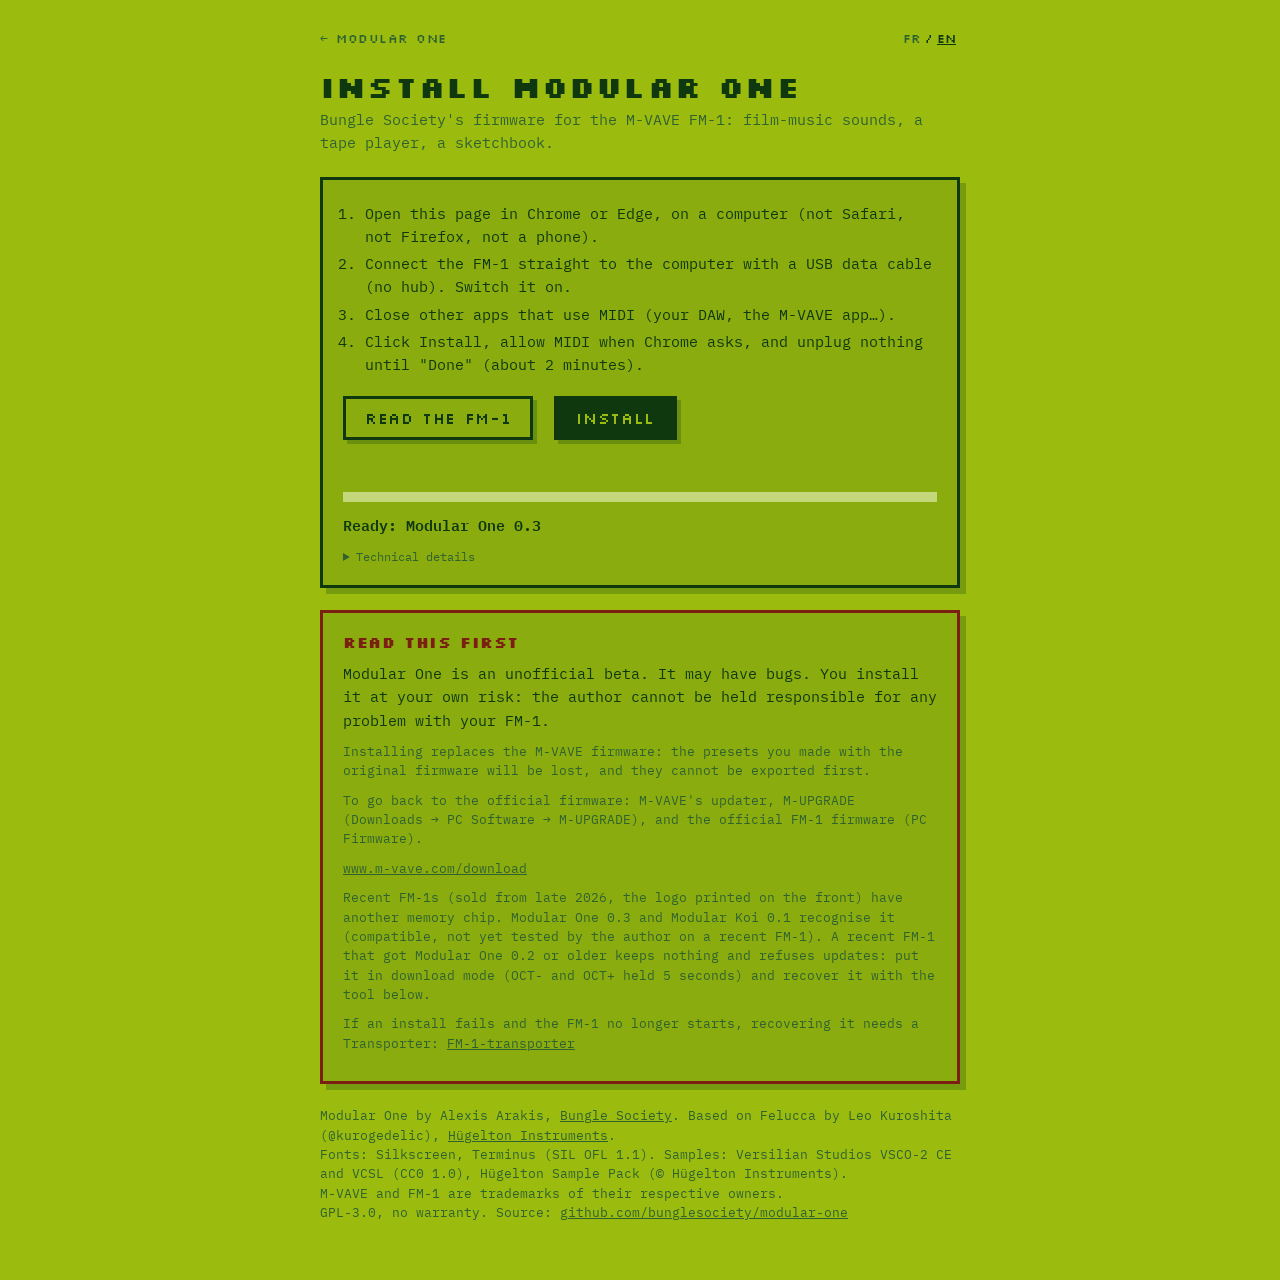
==== commit 6f774376: "Recent FM-1s: compatible, not yet tested by the author Co-Authored-By: Claude Opus 5.5 <noreply@anth" ====
--- a/docs/install/index.html
+++ b/docs/install/index.html
@@ -462,7 +462,7 @@
     beta: "Modular One est une version bêta, non officielle. Elle peut avoir des bugs. Tu l'installes à tes risques : l'auteur ne peut pas être tenu responsable d'un problème sur ton FM-1.",
     presets: "L'installation remplace le firmware M-VAVE : les presets que tu as faits avec le firmware d'origine seront perdus, et on ne peut pas les exporter avant.",
     back: "Pour revenir au firmware officiel : l'outil de mise à jour M-VAVE, M-UPGRADE (Downloads → PC Software → M-UPGRADE), et le firmware officiel du FM-1 (PC Firmware).",
-    newchip: "Les FM-1 récents (vendus depuis fin 2026, le logo imprimé sur la façade) ont une autre puce de mémoire. Modular One 0.3 et Modular Koi 0.1 la connaissent. Un FM-1 récent qui a reçu Modular One 0.2 ou plus ancien ne garde rien et refuse les mises à jour : il faut le passer en mode téléchargement (OCT- et OCT+ maintenus 5 secondes) et le récupérer avec l'outil ci-dessous.",
+    newchip: "Les FM-1 récents (vendus depuis fin 2026, le logo imprimé sur la façade) ont une autre puce de mémoire. Modular One 0.3 et Modular Koi 0.1 la reconnaissent (compatibles, pas encore testés par l\'auteur sur un FM-1 récent). Un FM-1 récent qui a reçu Modular One 0.2 ou plus ancien ne garde rien et refuse les mises à jour : il faut le passer en mode téléchargement (OCT- et OCT+ maintenus 5 secondes) et le récupérer avec l'outil ci-dessous.",
     brick: "Si une installation échoue et que le FM-1 ne démarre plus, il faut un Transporter pour le récupérer :",
     based: "Basé sur", license: "GPL-3.0, sans garantie. Code source :",
     nomidi: "Ce navigateur ne peut pas le faire. Ouvre la page dans Chrome ou Edge.", loadfail: "Impossible de charger : ",
@@ -506,7 +506,7 @@
     beta: "Modular One is an unofficial beta. It may have bugs. You install it at your own risk: the author cannot be held responsible for any problem with your FM-1.",
     presets: "Installing replaces the M-VAVE firmware: the presets you made with the original firmware will be lost, and they cannot be exported first.",
     back: "To go back to the official firmware: M-VAVE's updater, M-UPGRADE (Downloads → PC Software → M-UPGRADE), and the official FM-1 firmware (PC Firmware).",
-    newchip: "Recent FM-1s (sold from late 2026, the logo printed on the front) have another memory chip. Modular One 0.3 and Modular Koi 0.1 know it. A recent FM-1 that got Modular One 0.2 or older keeps nothing and refuses updates: put it in download mode (OCT- and OCT+ held 5 seconds) and recover it with the tool below.",
+    newchip: "Recent FM-1s (sold from late 2026, the logo printed on the front) have another memory chip. Modular One 0.3 and Modular Koi 0.1 recognise it (compatible, not yet tested by the author on a recent FM-1). A recent FM-1 that got Modular One 0.2 or older keeps nothing and refuses updates: put it in download mode (OCT- and OCT+ held 5 seconds) and recover it with the tool below.",
     brick: "If an install fails and the FM-1 no longer starts, recovering it needs a Transporter:",
     based: "Based on", license: "GPL-3.0, no warranty. Source:",
     nomidi: "This browser cannot do it. Open the page in Chrome or Edge.", loadfail: "Could not load: ",
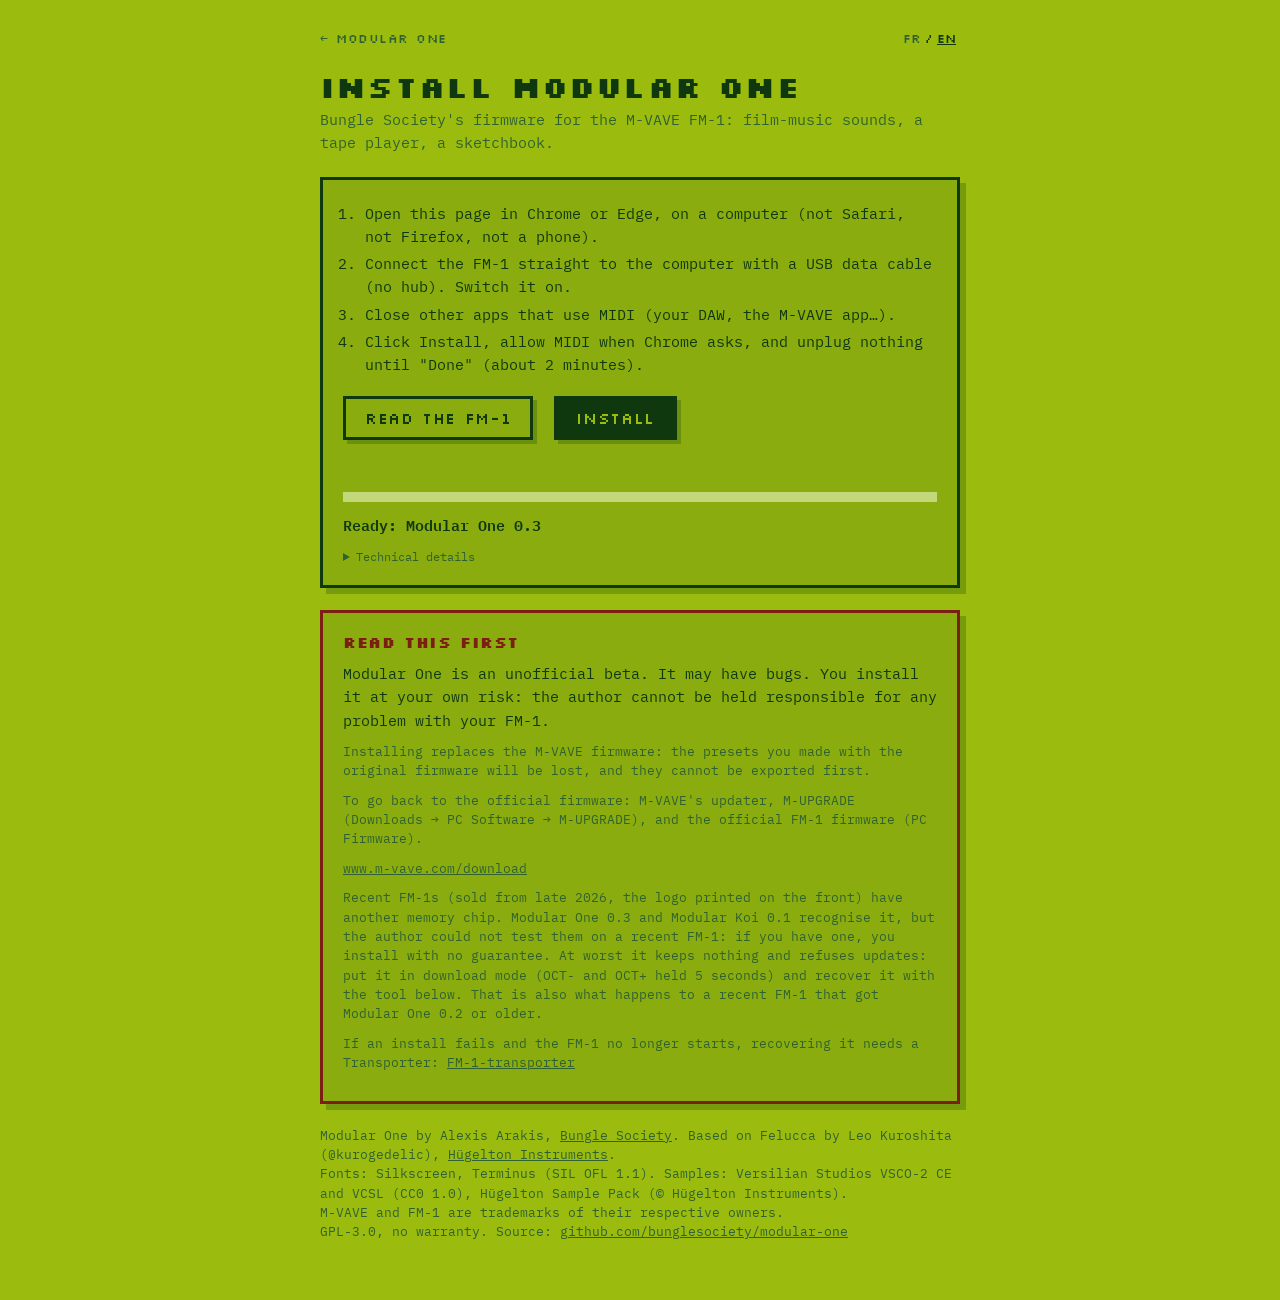
==== commit 8409e365: "Recent FM-1s: not tested by the author, install with no guarantee (said before installing) Co-Author" ====
--- a/docs/install/index.html
+++ b/docs/install/index.html
@@ -462,7 +462,8 @@
     beta: "Modular One est une version bêta, non officielle. Elle peut avoir des bugs. Tu l'installes à tes risques : l'auteur ne peut pas être tenu responsable d'un problème sur ton FM-1.",
     presets: "L'installation remplace le firmware M-VAVE : les presets que tu as faits avec le firmware d'origine seront perdus, et on ne peut pas les exporter avant.",
     back: "Pour revenir au firmware officiel : l'outil de mise à jour M-VAVE, M-UPGRADE (Downloads → PC Software → M-UPGRADE), et le firmware officiel du FM-1 (PC Firmware).",
-    newchip: "Les FM-1 récents (vendus depuis fin 2026, le logo imprimé sur la façade) ont une autre puce de mémoire. Modular One 0.3 et Modular Koi 0.1 la reconnaissent (compatibles, pas encore testés par l\'auteur sur un FM-1 récent). Un FM-1 récent qui a reçu Modular One 0.2 ou plus ancien ne garde rien et refuse les mises à jour : il faut le passer en mode téléchargement (OCT- et OCT+ maintenus 5 secondes) et le récupérer avec l'outil ci-dessous.",
+    newchip: "Les FM-1 récents (vendus depuis fin 2026, le logo imprimé sur la façade) ont une autre puce de mémoire. Modular One 0.3 et Modular Koi 0.1 la reconnaissent, mais l'auteur n'a pas pu les tester sur un FM-1 récent : si tu en as un, tu installes sans garantie. Au pire, il ne garde rien et refuse les mises à jour : il faut alors le passer en mode téléchargement (OCT- et OCT+ maintenus 5 secondes) et le récupérer avec l'outil ci-dessous. C'est aussi ce qui arrive à un FM-1 récent passé en Modular One 0.2 ou plus ancien.",
+    recent: "FM-1 récent (logo imprimé sur la façade, vendu depuis fin 2026) ? Modular One n'a pas encore été testé dessus par l'auteur. Il devrait fonctionner, mais sans garantie : au pire, il ne garde rien et refuse les mises à jour, et le FM-1 se récupère en mode téléchargement (OCT- et OCT+ maintenus 5 secondes).",
     brick: "Si une installation échoue et que le FM-1 ne démarre plus, il faut un Transporter pour le récupérer :",
     based: "Basé sur", license: "GPL-3.0, sans garantie. Code source :",
     nomidi: "Ce navigateur ne peut pas le faire. Ouvre la page dans Chrome ou Edge.", loadfail: "Impossible de charger : ",
@@ -506,7 +507,8 @@
     beta: "Modular One is an unofficial beta. It may have bugs. You install it at your own risk: the author cannot be held responsible for any problem with your FM-1.",
     presets: "Installing replaces the M-VAVE firmware: the presets you made with the original firmware will be lost, and they cannot be exported first.",
     back: "To go back to the official firmware: M-VAVE's updater, M-UPGRADE (Downloads → PC Software → M-UPGRADE), and the official FM-1 firmware (PC Firmware).",
-    newchip: "Recent FM-1s (sold from late 2026, the logo printed on the front) have another memory chip. Modular One 0.3 and Modular Koi 0.1 recognise it (compatible, not yet tested by the author on a recent FM-1). A recent FM-1 that got Modular One 0.2 or older keeps nothing and refuses updates: put it in download mode (OCT- and OCT+ held 5 seconds) and recover it with the tool below.",
+    newchip: "Recent FM-1s (sold from late 2026, the logo printed on the front) have another memory chip. Modular One 0.3 and Modular Koi 0.1 recognise it, but the author could not test them on a recent FM-1: if you have one, you install with no guarantee. At worst it keeps nothing and refuses updates: put it in download mode (OCT- and OCT+ held 5 seconds) and recover it with the tool below. That is also what happens to a recent FM-1 that got Modular One 0.2 or older.",
+    recent: "Recent FM-1 (logo printed on the front, sold from late 2026)? Modular One has not been tested on it by the author yet. It should work, but with no guarantee: at worst it keeps nothing and refuses updates, and the FM-1 can be recovered in download mode (OCT- and OCT+ held 5 seconds).",
     brick: "If an install fails and the FM-1 no longer starts, recovering it needs a Transporter:",
     based: "Based on", license: "GPL-3.0, no warranty. Source:",
     nomidi: "This browser cannot do it. Open the page in Chrome or Edge.", loadfail: "Could not load: ",
@@ -616,7 +618,7 @@
   try { f = await readDev(midi0); } catch (e) { $("who").textContent = t("error") + (e && e.message); }
   if (!f || !f.dev) { sayK("notfound"); $("go").disabled = false; return; }
   if (!f.v.ok) { sayK("model"); $("go").disabled = false; return; }
-  if (!confirm(t("onDev") + devLabel(f.dev, lang) + ".\n" + vText(f.v) + "\n\n" + t("confirm"))) { $("go").disabled = false; return; }
+  if (!confirm(t("onDev") + devLabel(f.dev, lang) + ".\n" + vText(f.v) + "\n\n" + t("recent") + "\n\n" + t("confirm"))) { $("go").disabled = false; return; }
   writing = true;
   try {
     const up = new Updater(midi0, log);
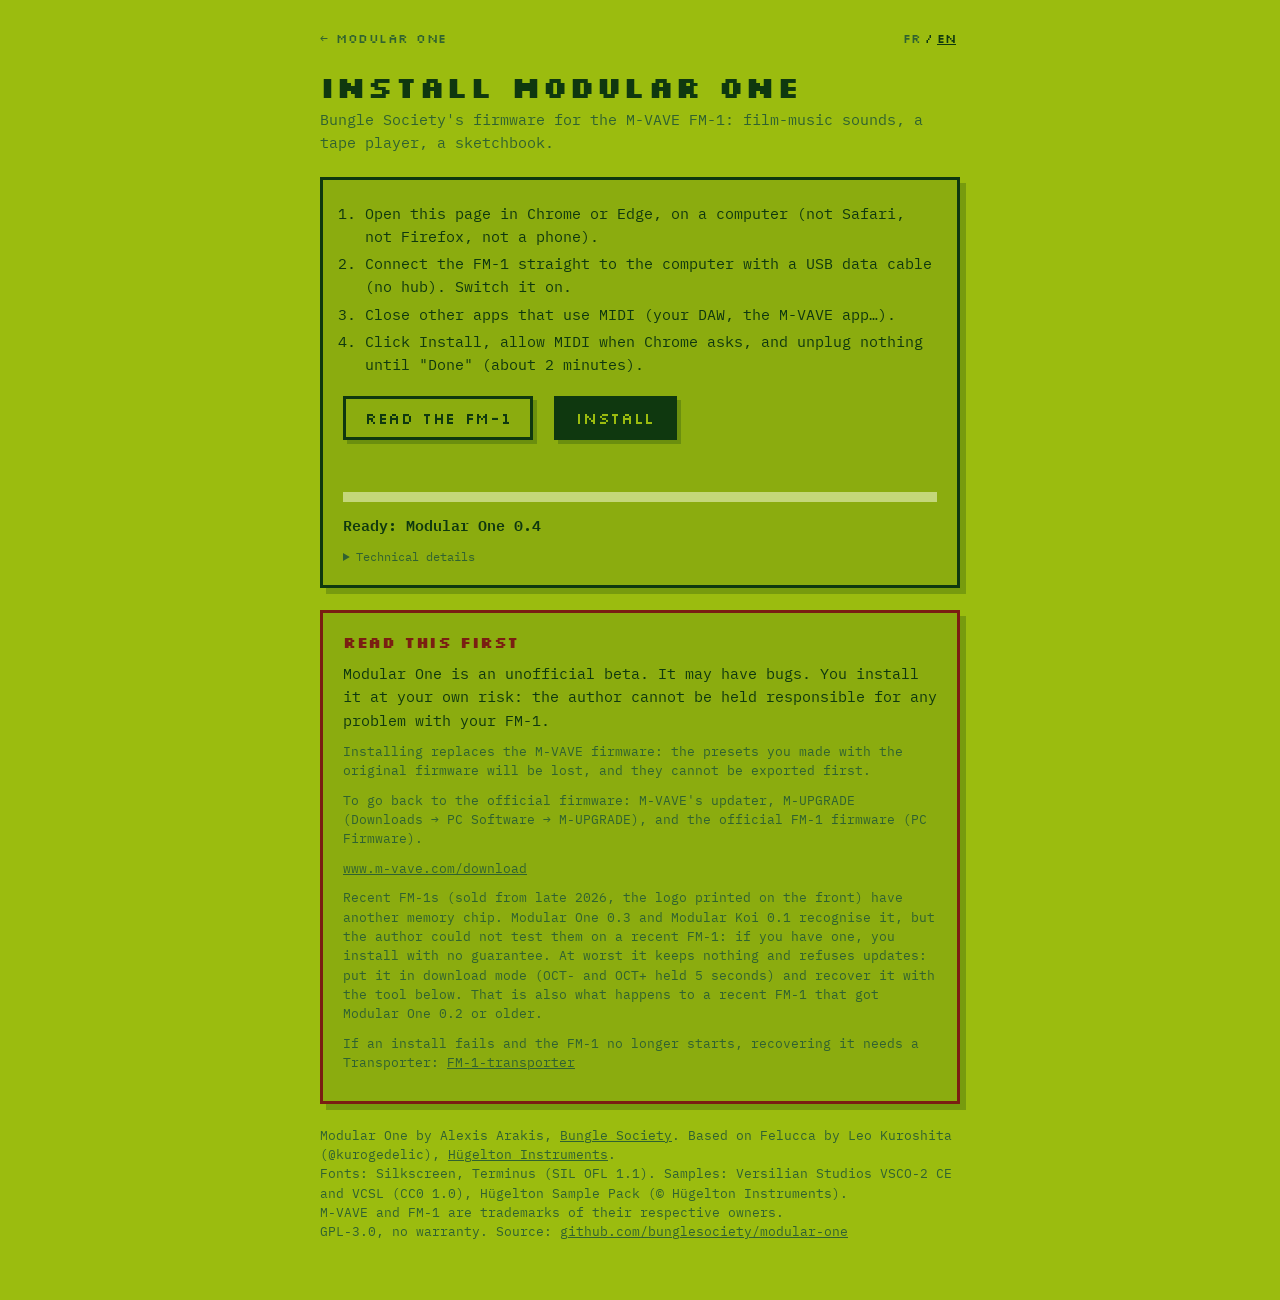
==== commit 7837ec7d: "Modular One 0.4: fast knob turns count (issue #1) - hal/fm1_input.h: the encoders' decoder of felucc" ====
--- a/docs/install/index.html
+++ b/docs/install/index.html
@@ -556,7 +556,7 @@
 const log = (s) => { $("log").textContent += s + "\n"; };
 const bar = (f) => { $("bar").style.width = `${Math.max(0, Math.min(100, f))}%`; };
 let image = null;
-const meta = {"version": "0.3", "product": "FM-1_903", "family": "one", "name": "Modular One", "pkg": "../firmware/modular-one-0.3.fwsc"};
+const meta = {"version": "0.4", "product": "FM-1_904", "family": "one", "name": "Modular One", "pkg": "../firmware/modular-one-0.4.fwsc"};
 
 let writing = false;
 window.addEventListener("beforeunload", (e) => { if (writing) { e.preventDefault(); e.returnValue = t("leave"); } });
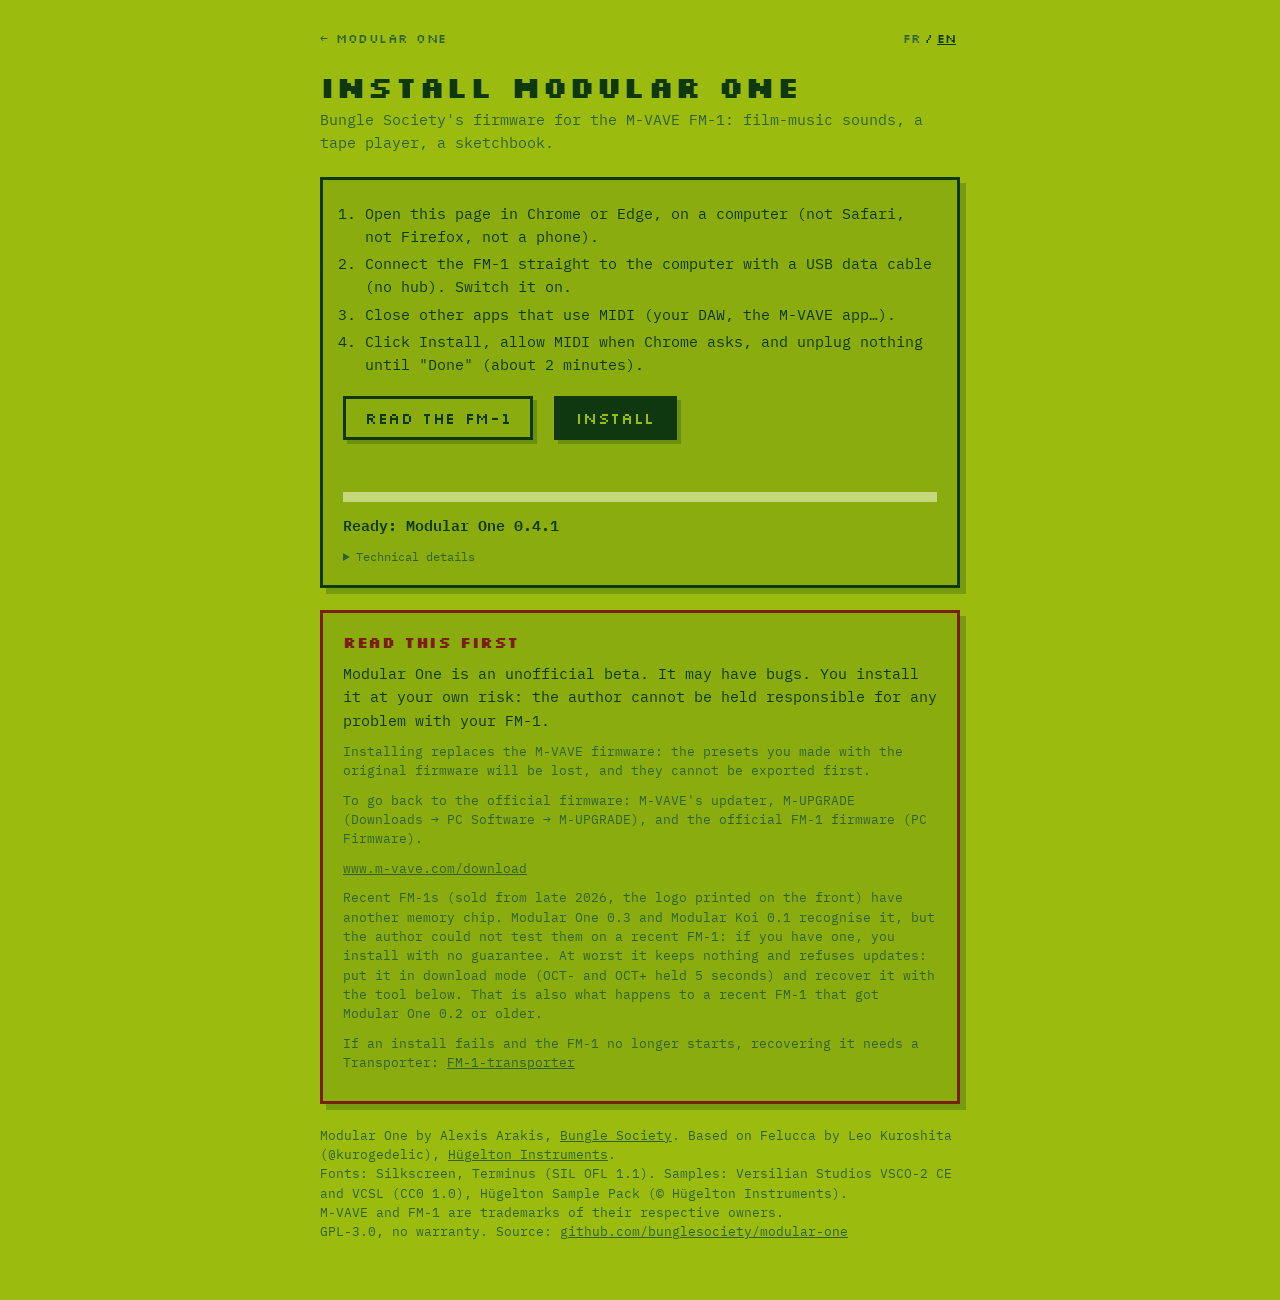
==== commit 0c11b507: "Modular One 0.4.1: its own identity FM-1_891 (The Firmware Hub), fmhub.json - Release builds are FM-" ====
--- a/docs/install/index.html
+++ b/docs/install/index.html
@@ -353,7 +353,7 @@
 //
 // The names the firmwares give (INFO):
 //   Modular Koi        "FELUCCA KOI 0.1"                 (tools/build.py --board koi --release 0.1)
-//   Modular One        "FELUCCA M1 0.3 BETA"             (0.3 on; before: "FELUCCA M1 0.1 BETA", "FELUCCA 0.2-BETA")
+//   Modular One        "FELUCCA M1 0.4.1 BETA"           (identity FM-1_891 from 0.4.1; 0.3: "FELUCCA M1 0.3 BETA", FM-1_903)
 //   Modular Compagnon  "FELUCCA MC 1.1"                  (1.1 on; 1.0: "FELUCCA v1.0", identity _900)
 //   Felucca            "FELUCCA v1.6.1"
 //   M-VAVE's own firmware gives an identity (MODEL_0NN) and no INFO.
@@ -393,8 +393,10 @@
 function classify(id, info) {
   if (/^ota-/i.test(id.model)) return { family: "ota", name: "", version: "" };
   const nnn = id.version, idver = nnn >= 900 ? `${Math.floor(nnn / 10) % 10}.${nnn % 10}` : "";
-  if (info == null)
-    return nnn < 900 ? { family: "stock", name: "M-VAVE", version: String(nnn).padStart(3, "0") }
+  const OWN = { 891: ["one", "Modular One"], 892: ["koi", "Modular Koi"], 893: ["compagnon", "Modular Compagnon"] };
+  if (info == null)          // (the Modular family's own identities, The Firmware Hub: FM-1_891 One, _892 Koi, _893 Compagnon)
+    return OWN[nnn] ? { family: OWN[nnn][0], name: OWN[nnn][1], version: "" }
+         : nnn < 800 ? { family: "stock", name: "M-VAVE", version: String(nnn).padStart(3, "0") }
                      : { family: "unknown", name: "", version: idver };
   const s = info.replace(/^FELUCCA\s*/i, "").trim();
   let m;
@@ -556,7 +558,7 @@
 const log = (s) => { $("log").textContent += s + "\n"; };
 const bar = (f) => { $("bar").style.width = `${Math.max(0, Math.min(100, f))}%`; };
 let image = null;
-const meta = {"version": "0.4", "product": "FM-1_904", "family": "one", "name": "Modular One", "pkg": "../firmware/modular-one-0.4.fwsc"};
+const meta = {"version": "0.4.1", "product": "FM-1_891", "family": "one", "name": "Modular One", "pkg": "../firmware/modular-one-0.4.1.fwsc"};
 
 let writing = false;
 window.addEventListener("beforeunload", (e) => { if (writing) { e.preventDefault(); e.returnValue = t("leave"); } });
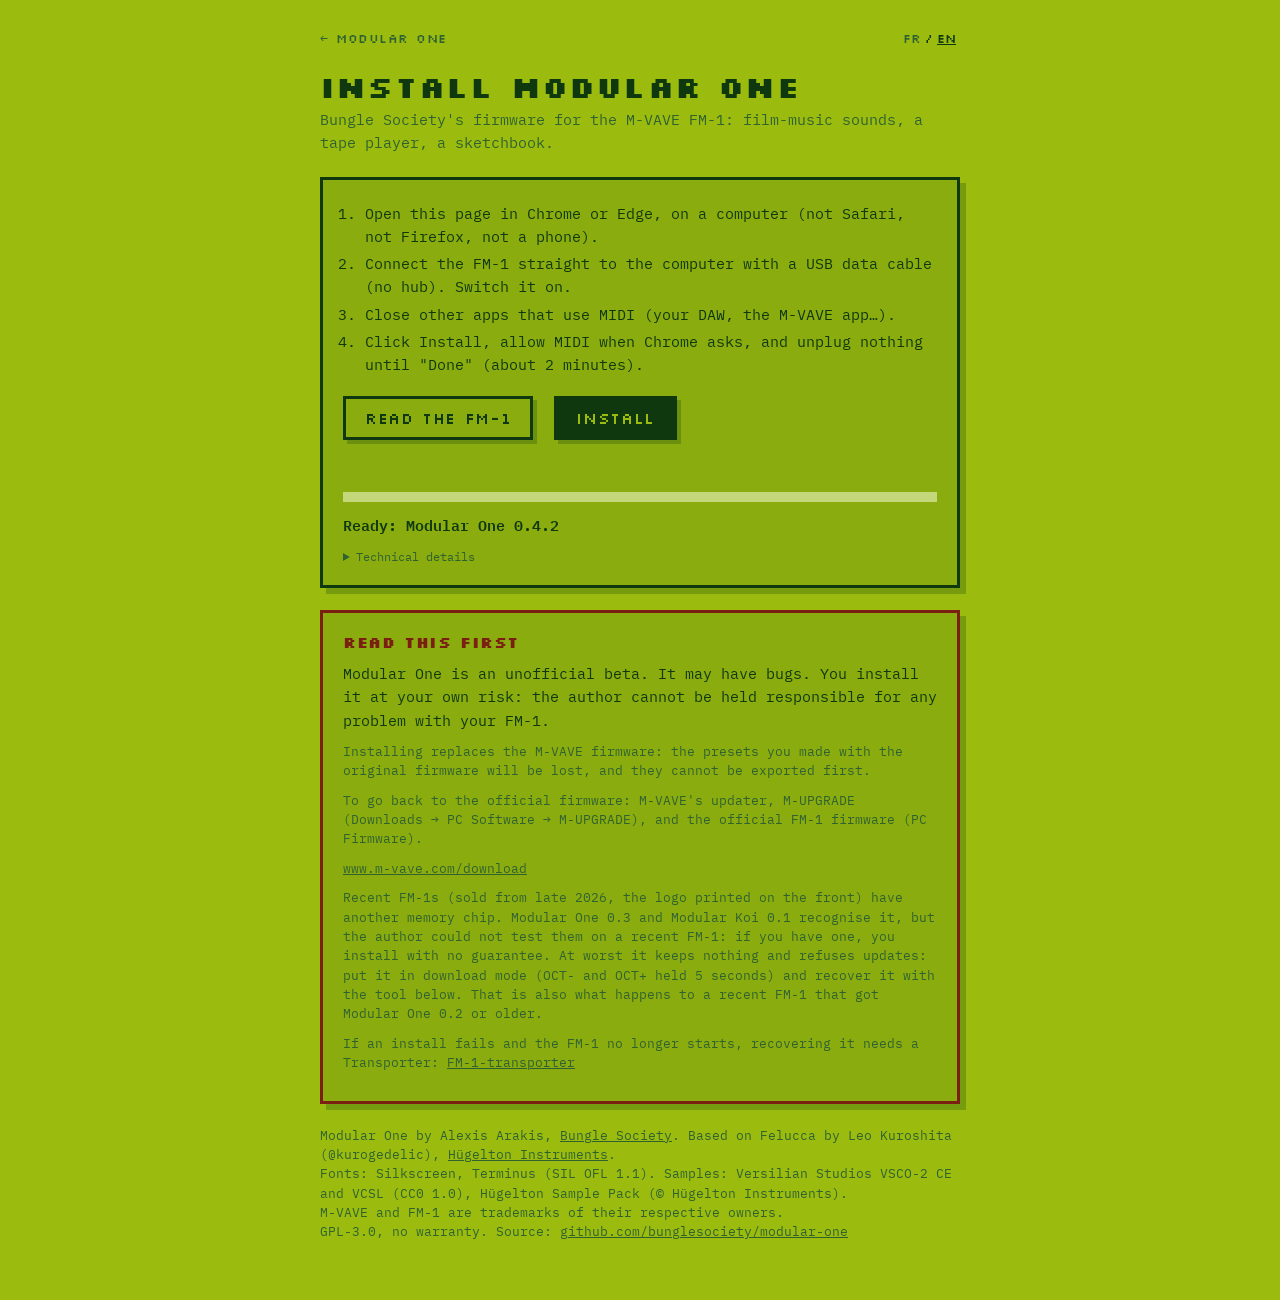
==== commit 76a8b6ef: "Modular One 0.4.2: back to M-VAVE's V16 with M-UPGRADE Leaving for M-VAVE's own firmware with M-UPGR" ====
--- a/docs/install/index.html
+++ b/docs/install/index.html
@@ -558,7 +558,7 @@
 const log = (s) => { $("log").textContent += s + "\n"; };
 const bar = (f) => { $("bar").style.width = `${Math.max(0, Math.min(100, f))}%`; };
 let image = null;
-const meta = {"version": "0.4.1", "product": "FM-1_891", "family": "one", "name": "Modular One", "pkg": "../firmware/modular-one-0.4.1.fwsc"};
+const meta = {"version": "0.4.2", "product": "FM-1_891", "family": "one", "name": "Modular One", "pkg": "../firmware/modular-one-0.4.2.fwsc"};
 
 let writing = false;
 window.addEventListener("beforeunload", (e) => { if (writing) { e.preventDefault(); e.returnValue = t("leave"); } });
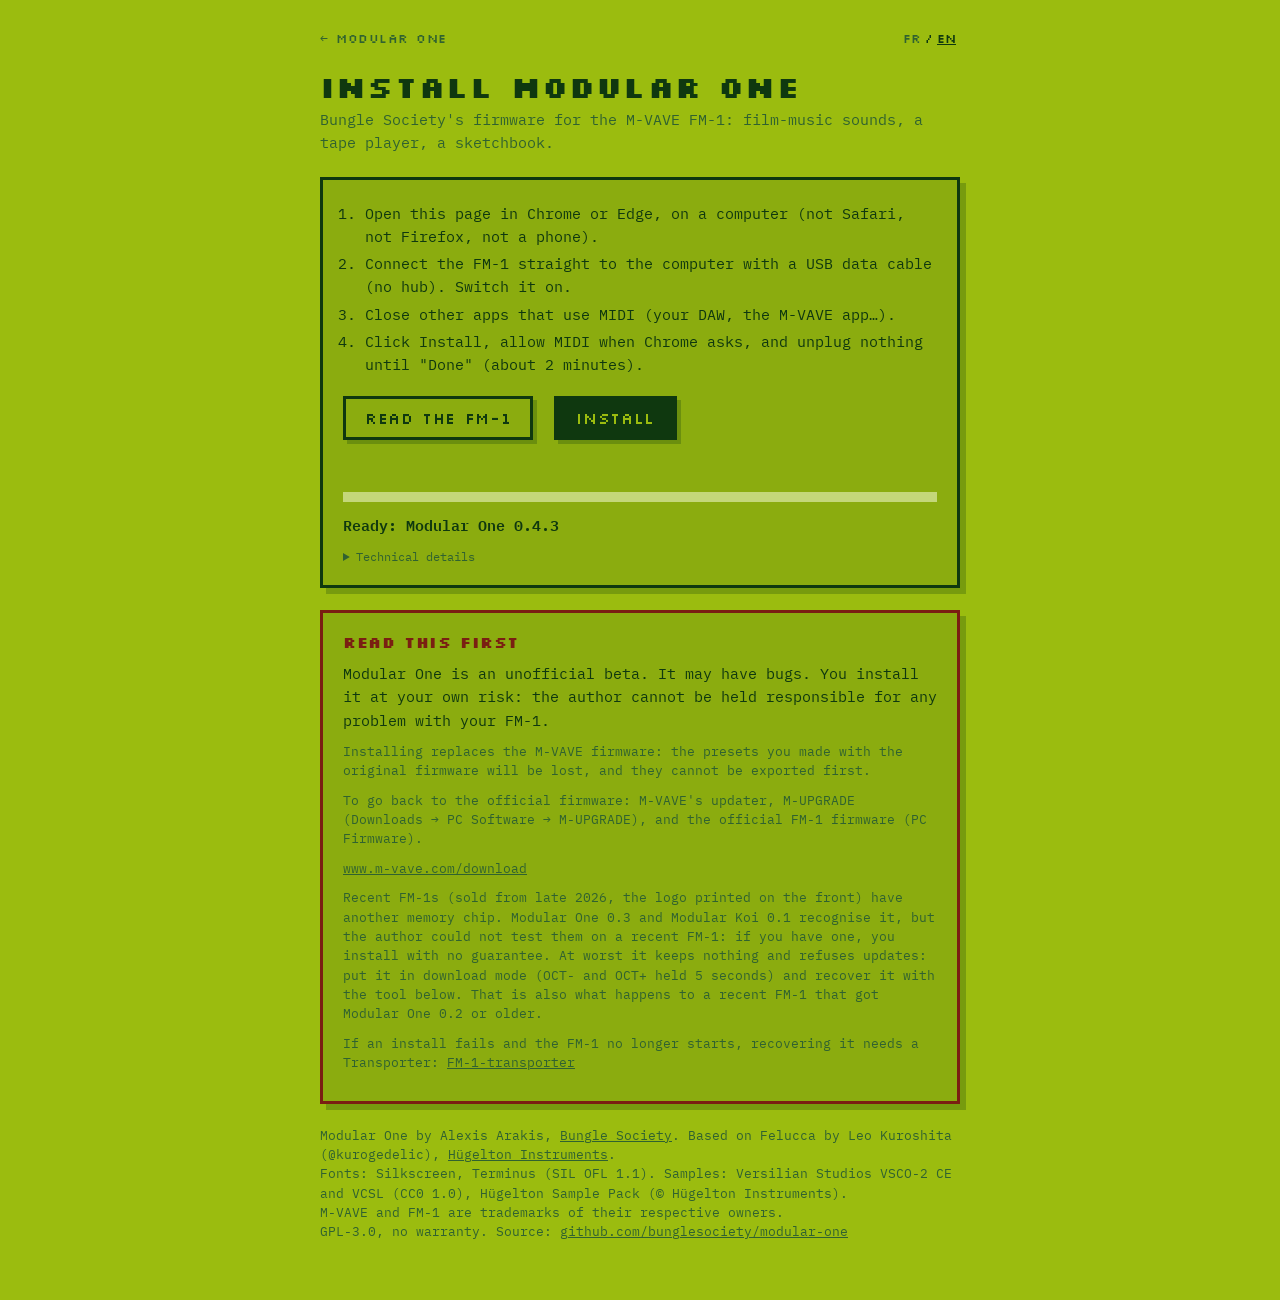
==== commit 799bacc8: "Modular One 0.4.3: back to V15 with The Firmware Hub from a V16 unit The previous release required t" ====
--- a/docs/install/index.html
+++ b/docs/install/index.html
@@ -558,7 +558,7 @@
 const log = (s) => { $("log").textContent += s + "\n"; };
 const bar = (f) => { $("bar").style.width = `${Math.max(0, Math.min(100, f))}%`; };
 let image = null;
-const meta = {"version": "0.4.2", "product": "FM-1_891", "family": "one", "name": "Modular One", "pkg": "../firmware/modular-one-0.4.2.fwsc"};
+const meta = {"version": "0.4.3", "product": "FM-1_891", "family": "one", "name": "Modular One", "pkg": "../firmware/modular-one-0.4.3.fwsc"};
 
 let writing = false;
 window.addEventListener("beforeunload", (e) => { if (writing) { e.preventDefault(); e.returnValue = t("leave"); } });
